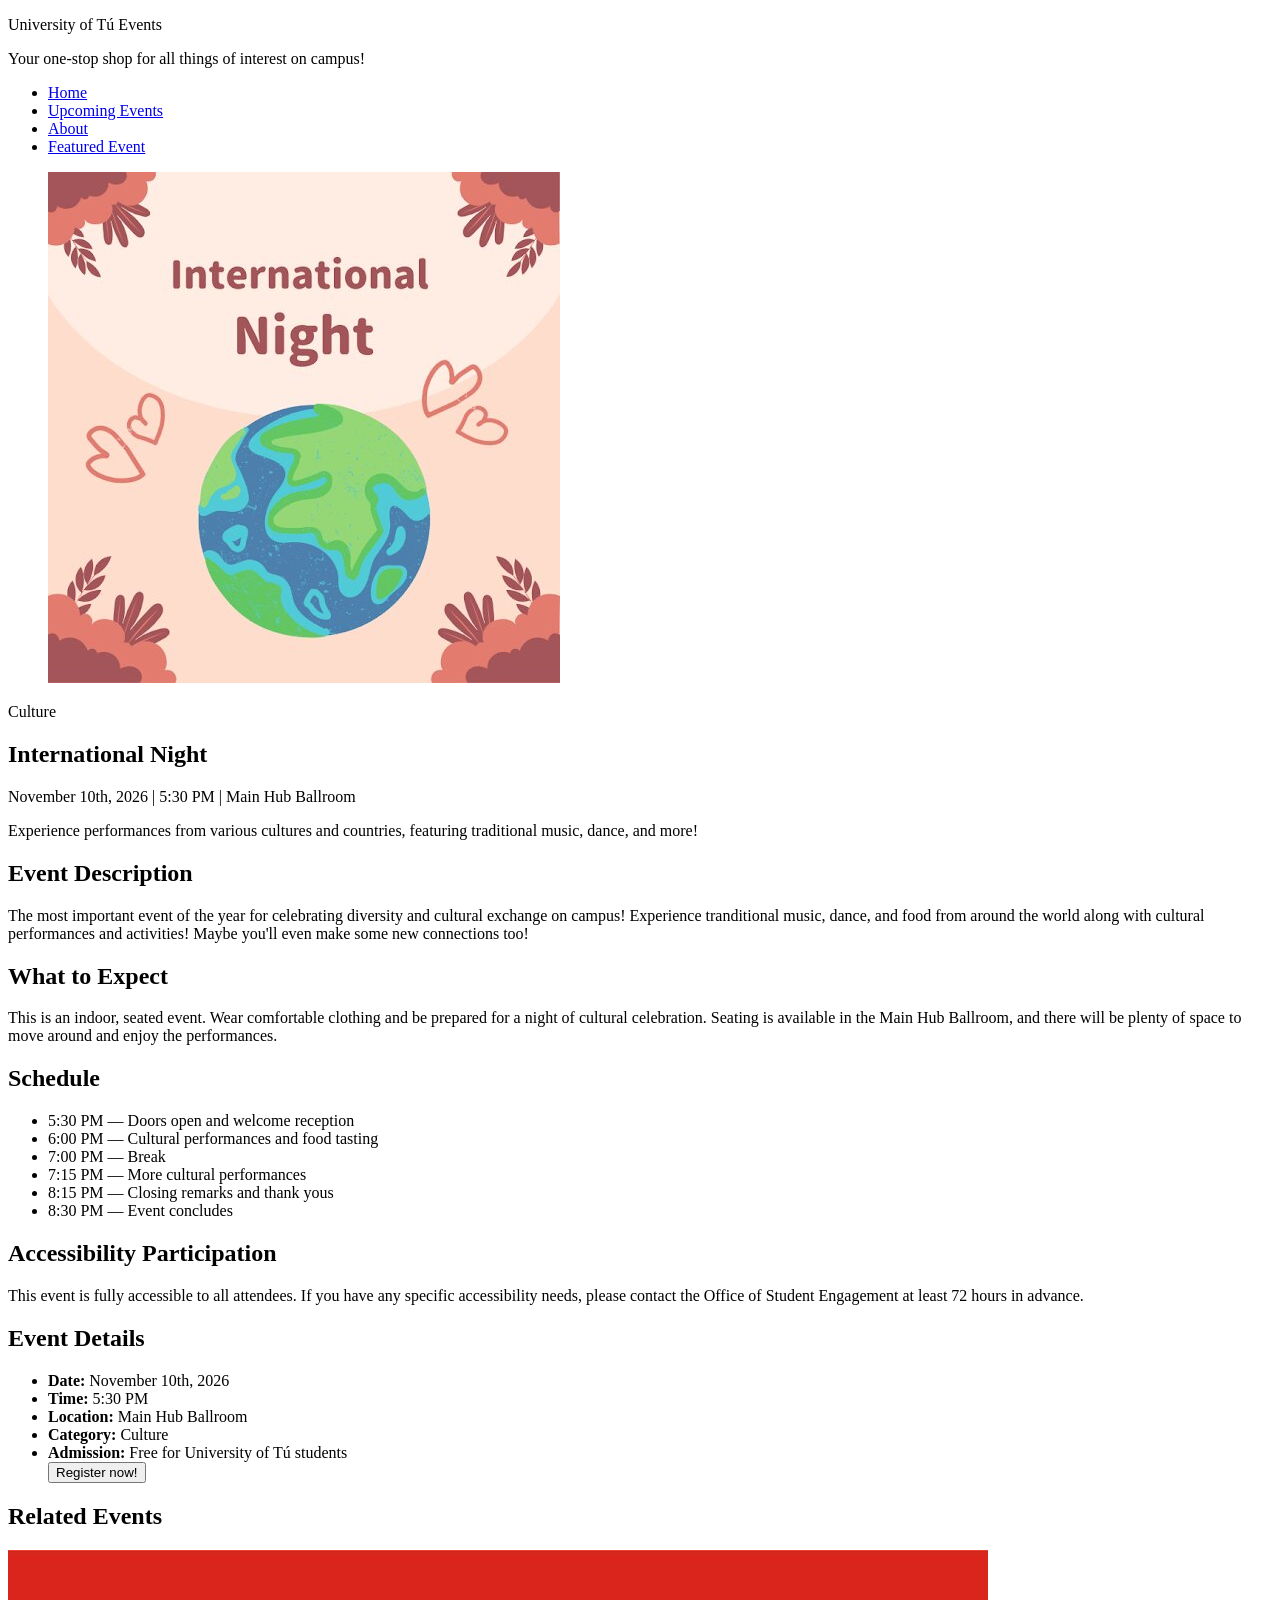
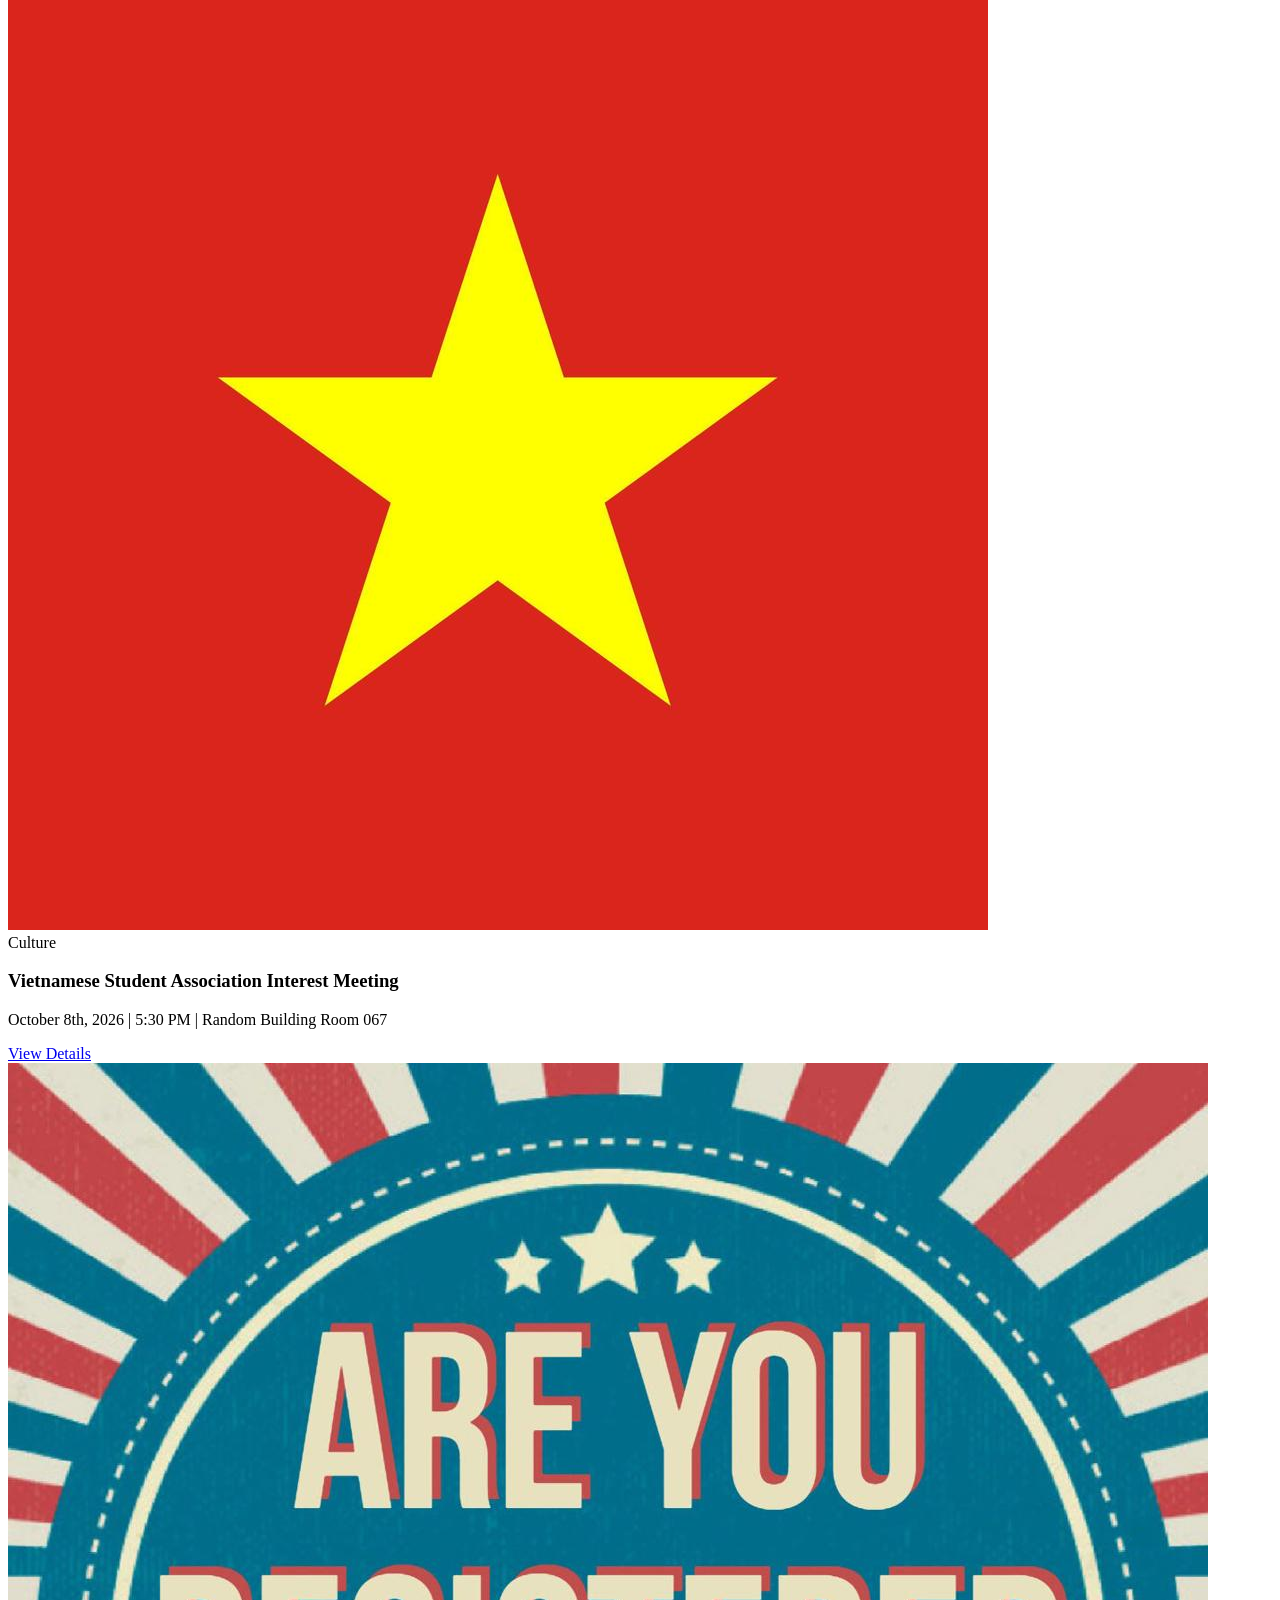
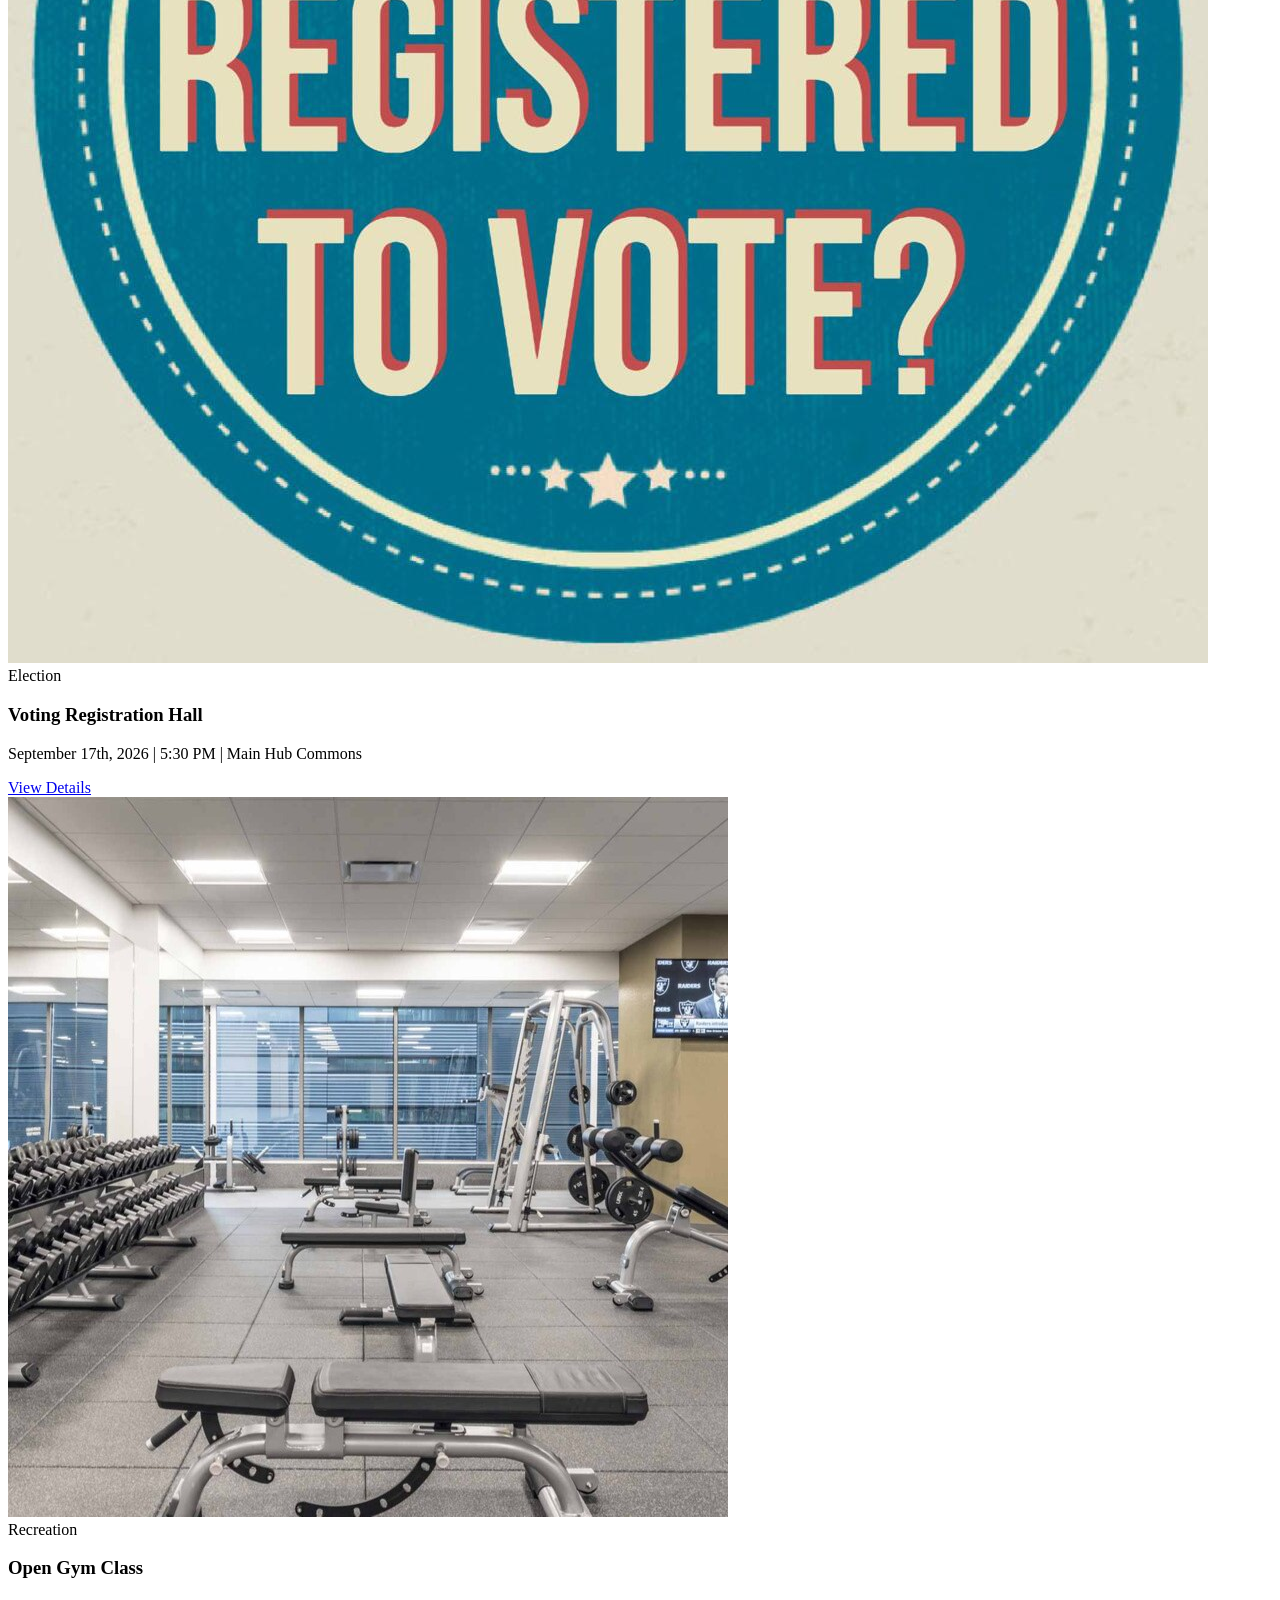
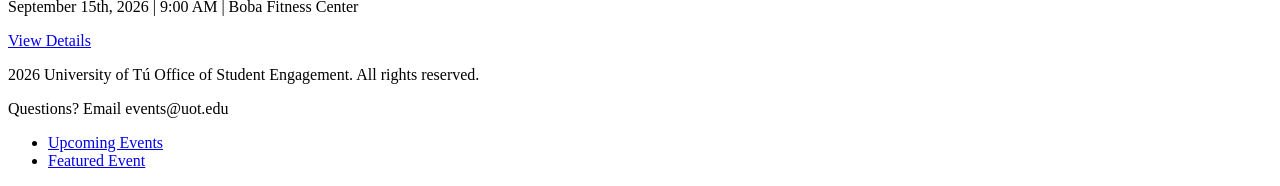
==== event.html @ 90f3b7d8 "initial commit with images and html content" ====
<!DOCTYPE html>
<html lang="en">
<head>
    <meta charset="UTF-8">
    <meta name="viewport" content="width=device-width, initial-scale=1.0">
    <title>University of Tú Events | Home</title>
    <link rel="stylesheet" href="css/styles.css">
</head>
<body>
    <header class="site-header">
        <div class="branding">
            <p class="logo">University of Tú Events</p>
            <p class="tagline">Your one-stop shop for all things of interest on campus!</p>
        </div>
        <nav class="primary-nav" aria-label="Primary">
            <ul>
                <li><a href="index.html">Home</a></li>
                <li><a href="index.html#events">Upcoming Events</a></li>
                <li><a href="index.html#about">About</a></li>
                <li><a href="event.html">Featured Event</a></li>
            </ul>
        </nav>
    </header>

    <main>
        <section class="event-intro">
            <figure class="event-hero-figure">
                <img src="images/International Night.jpg" alt="International Night">
                
            </figure>
            <div class="event-intro-text">
                <span class="category">Culture</span>
                <h1>International Night</h1>
                <p class="event-info">November 10th, 2026 | 5:30 PM | Main Hub Ballroom</p>
                <p>Experience performances from various cultures and countries, featuring traditional music, dance, and more!</p>
            </div>
        </section>

        <div class="event-layout">
            <article class="event-main">
                <h2>Event Description</h2>
                <p>The most important event of the year for celebrating diversity and cultural exchange on campus! Experience tranditional music, dance, and food from around the world along with cultural performances and activities! Maybe you'll even make some new connections too!</p>

                <h2>What to Expect</h2>
                <p>This is an indoor, seated event. Wear comfortable clothing and be prepared for a night of cultural celebration. Seating is available in the Main Hub Ballroom, and there will be plenty of space to move around and enjoy the performances.</p>

                <h2>Schedule</h2>
                <ul class="agenda-list">
                    <li>5:30 PM — Doors open and welcome reception</li>
                    <li>6:00 PM — Cultural performances and food tasting</li>
                    <li>7:00 PM — Break</li>
                    <li>7:15 PM — More cultural performances</li>
                    <li>8:15 PM — Closing remarks and thank yous</li>
                    <li>8:30 PM — Event concludes</li>
                </ul>

                <h2>Accessibility Participation</h2>
                <p>This event is fully accessible to all attendees. If you have any specific accessibility needs, please contact the Office of Student Engagement at least 72 hours in advance.</p>
            </article>

            <article class="event-sidebar">
                <h2>Event Details</h2>
                <ul class="event-details-list">
                    <li><strong>Date:</strong> November 10th, 2026</li>
                    <li><strong>Time:</strong> 5:30 PM</li>
                    <li><strong>Location:</strong> Main Hub Ballroom</li>
                    <li><strong>Category:</strong> Culture</li>
                    <li><strong>Admission:</strong> Free for University of Tú students</li>
                    <button id="register-button"> Register now!</button>
                </ul>
            </article>
        </div>

        <section class="related-events">
            <h2>Related Events</h2>
            <div class="related-events-list">
                <article class="compact-event-card">
                    <img src="images/Vietnamese Meeting.jpg" alt="Vietnamese Meeting">
                    <div class="event-card-body">
                        <span class="category">Culture</span>
                        <h3>Vietnamese Student Association Interest Meeting</h3>
                        <p class="event-info">October 8th, 2026 | 5:30 PM | Random Building Room 067</p>
                        <a href="index.html#events">View Details</a>
                    </div>
                </article>

                <article class="compact-event-card">
                    <img src="images/Voting Registration.jpg" alt="Voting Registration Hall">
                    <div class="event-card-body">
                        <span class="category">Election</span>
                        <h3>Voting Registration Hall</h3>
                        <p class="event-info">September 17th, 2026 | 5:30 PM | Main Hub Commons</p>
                        <a href="index.html#events">View Details</a>
                    </div>
                </article>

                <article class="compact-event-card">
                    <img src="images/Open Gym Class.jpg" alt="Open Gym Class">
                    <div class="event-card-body">
                        <span class="category">Recreation</span>
                        <h3>Open Gym Class</h3>
                        <p class="event-info">September 15th, 2026 | 9:00 AM | Boba Fitness Center</p>
                        <a href="index.html#events">View Details</a>
                    </div>
                </article>
            </div>
        </section>
    </main>

    <footer class="site-footer">
        <p>2026 University of Tú Office of Student Engagement. All rights reserved.</p>
        <p>Questions? Email events@uot.edu</p>
        <nav class="footer-nav" aria-label="Footer">
            <ul>
                <li><a href="#events">Upcoming Events</a></li>
                <li><a href="event.html">Featured Event</a></li>
            </ul>
        </nav>
    </footer>
</body>
</html>
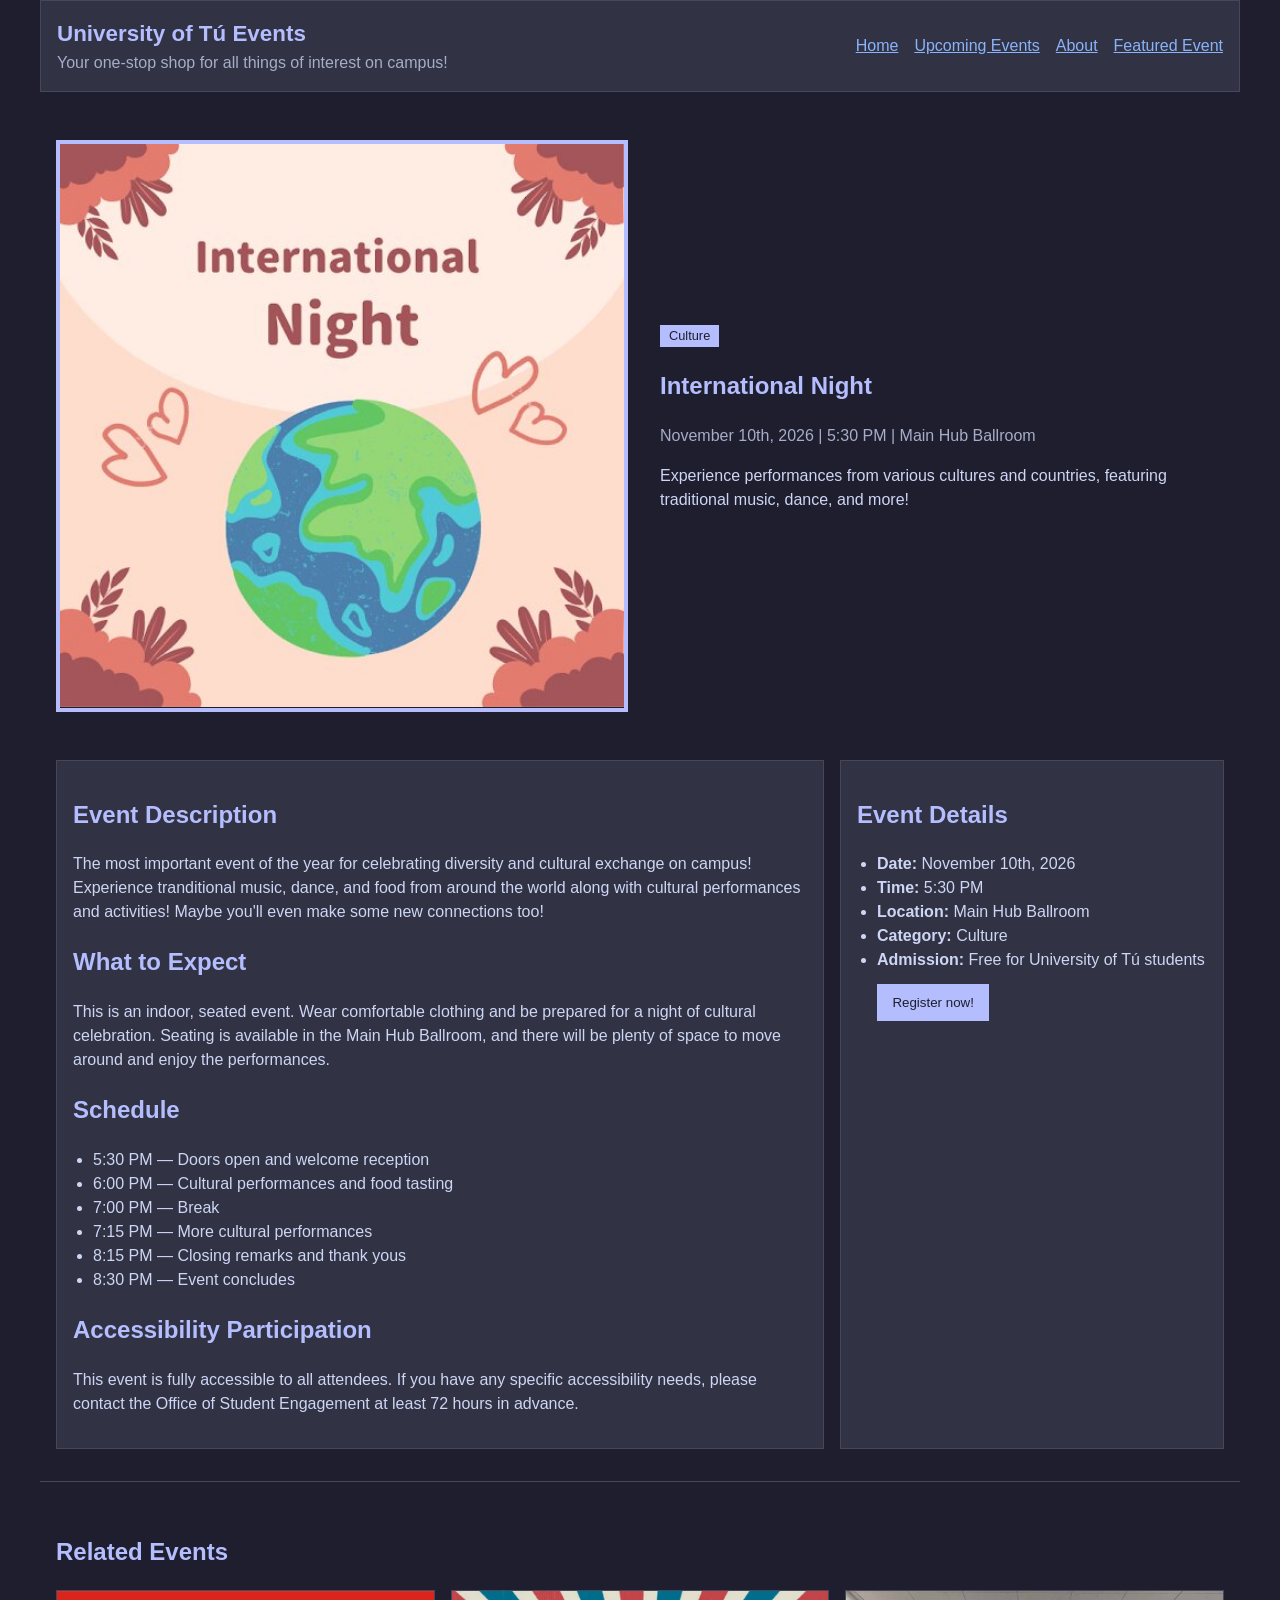
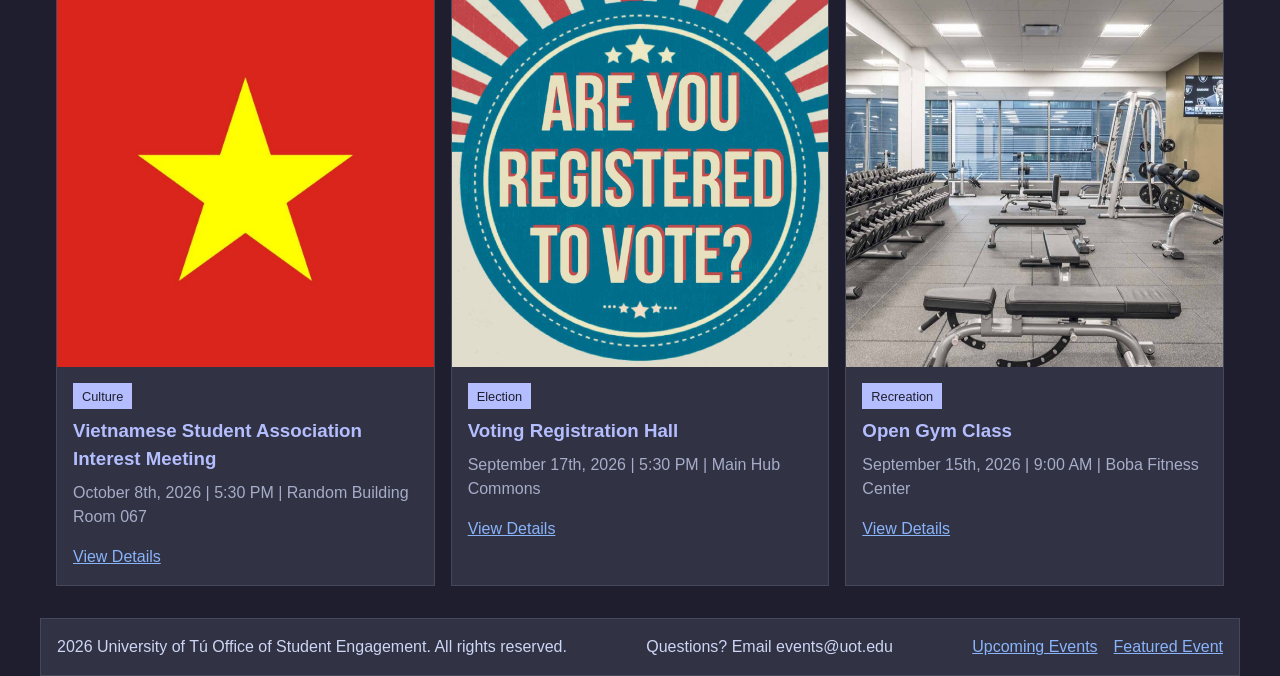
==== commit c7f8e5e3: "style.css is stylized with assignment specifications + students image" ====
--- a/event.html
+++ b/event.html
@@ -58,7 +58,7 @@
                 <p>This event is fully accessible to all attendees. If you have any specific accessibility needs, please contact the Office of Student Engagement at least 72 hours in advance.</p>
             </article>
 
-            <article class="event-sidebar">
+            <aside class="event-sidebar">
                 <h2>Event Details</h2>
                 <ul class="event-details-list">
                     <li><strong>Date:</strong> November 10th, 2026</li>
@@ -68,7 +68,7 @@
                     <li><strong>Admission:</strong> Free for University of Tú students</li>
                     <button id="register-button"> Register now!</button>
                 </ul>
-            </article>
+            </aside>
         </div>
 
         <section class="related-events">
--- a/css/styles.css
+++ b/css/styles.css
@@ -0,0 +1,260 @@
+/* Catppuccin Mocha with lavender accents */
+:root {
+	--base: #1e1e2e;
+	--surface: #313244;
+	--overlay: #45475a;
+	--text: #cdd6f4;
+	--subtext: #a6adc8;
+	--lavender: #b4befe;
+	--blue: #89b4fa;
+}
+
+*,
+*::before,
+*::after {
+	box-sizing: border-box;
+}
+
+body {
+	max-width: 1200px;
+	margin: 0 auto;
+	color: var(--text);
+	background: var(--base);
+	font-family: Arial, sans-serif;
+	line-height: 1.5;
+}
+
+img {
+	display: block;
+	width: 100%;
+	max-width: 100%;
+	height: auto;
+	object-fit: contain;
+}
+
+a {
+	color: var(--blue);
+}
+
+h1,
+h2,
+h3 {
+	color: var(--lavender);
+}
+
+.site-header,
+.site-footer {
+	padding: 16px;
+	background: var(--surface);
+	border: 1px solid var(--overlay);
+}
+
+.site-header {
+	display: flex;
+	align-items: center;
+	justify-content: space-between;
+	gap: 16px;
+	flex-wrap: wrap;
+}
+
+.logo,
+.tagline,
+.site-footer p {
+	margin: 0;
+}
+
+.logo {
+	color: var(--lavender);
+	font-size: 1.4rem;
+	font-weight: bold;
+}
+
+.tagline,
+.event-info {
+	color: var(--subtext);
+}
+
+.primary-nav ul,
+.footer-nav ul {
+	display: flex;
+	align-items: center;
+	gap: 16px;
+	flex-wrap: wrap;
+	padding: 0;
+	margin: 0;
+	list-style: none;
+}
+
+.hero,
+.event-intro {
+	display: flex;
+	align-items: center;
+	gap: 32px;
+	padding: 48px 16px;
+}
+
+.hero-text,
+.hero-figure,
+.event-hero-figure,
+.event-intro-text {
+	flex: 1 1 0;
+}
+
+.hero-figure,
+.event-hero-figure {
+	margin: 0;
+	border: 4px solid var(--lavender);
+}
+
+.event-hero-figure img {
+	aspect-ratio: 1 / 1;
+	object-fit: contain;
+	background: var(--base);
+}
+
+#hero-image {
+	width: 100%;
+	height: auto;
+}
+
+.button,
+#register-button {
+	display: inline-block;
+	padding: 9.6px 14.4px;
+	color: var(--base);
+	background: var(--lavender);
+	border: 1px solid var(--lavender);
+	text-decoration: none;
+}
+
+.events-section,
+.about-section,
+.related-events {
+	padding: 32px 16px;
+	border-top: 1px solid var(--overlay);
+}
+
+.events-grid {
+	display: grid;
+	grid-template-columns: repeat(3, minmax(0, 1fr));
+	gap: 16px;
+}
+
+.featured-event-card {
+	grid-column: span 2;
+}
+
+.event-card,
+.featured-event-card,
+.compact-event-card,
+.event-main,
+.event-sidebar {
+	background: var(--surface);
+	border: 1px solid var(--overlay);
+}
+
+.event-card img,
+.featured-event-card img,
+.compact-event-card img {
+	aspect-ratio: 1 / 1;
+	object-fit: contain;
+	background: var(--base);
+}
+
+.event-card-body {
+	display: flex;
+	align-items: flex-start;
+	flex-direction: column;
+	gap: 8px;
+	padding: 16px;
+}
+
+.event-card-body h3,
+.event-card-body p {
+	margin: 0;
+}
+
+.event-card-body a {
+	margin-top: 8px;
+}
+
+.category {
+	padding: 2.4px 8px;
+	color: var(--base);
+	background: var(--lavender);
+	border: 1px solid var(--lavender);
+	font-size: 0.8rem;
+}
+
+.benefits-list,
+.agenda-list,
+.event-details-list {
+	padding-left: 20px;
+}
+
+.event-layout {
+	display: grid;
+	grid-template-columns: minmax(0, 2fr) minmax(220px, 1fr);
+	gap: 16px;
+	padding: 0 16px 32px;
+}
+
+.event-main,
+.event-sidebar {
+	padding: 16px;
+}
+
+#register-button {
+	margin-top: 12px;
+	cursor: pointer;
+}
+
+.related-events-list {
+	display: grid;
+	grid-template-columns: repeat(3, minmax(0, 1fr));
+	gap: 16px;
+}
+
+.site-footer {
+	display: flex;
+	align-items: center;
+	justify-content: space-between;
+	gap: 16px;
+	flex-wrap: wrap;
+}
+
+@media (max-width: 900px) {
+	.events-grid,
+	.related-events-list {
+		grid-template-columns: repeat(2, minmax(0, 1fr));
+	}
+
+	.featured-event-card {
+		grid-column: span 2;
+	}
+}
+
+@media (max-width: 600px) {
+	.site-header,
+	.site-footer,
+	.hero,
+	.event-intro {
+		align-items: stretch;
+		flex-direction: column;
+	}
+
+	.primary-nav ul,
+	.footer-nav ul {
+		justify-content: flex-start;
+	}
+
+	.events-grid,
+	.related-events-list,
+	.event-layout {
+		grid-template-columns: 1fr;
+	}
+
+	.featured-event-card {
+		grid-column: auto;
+	}
+}
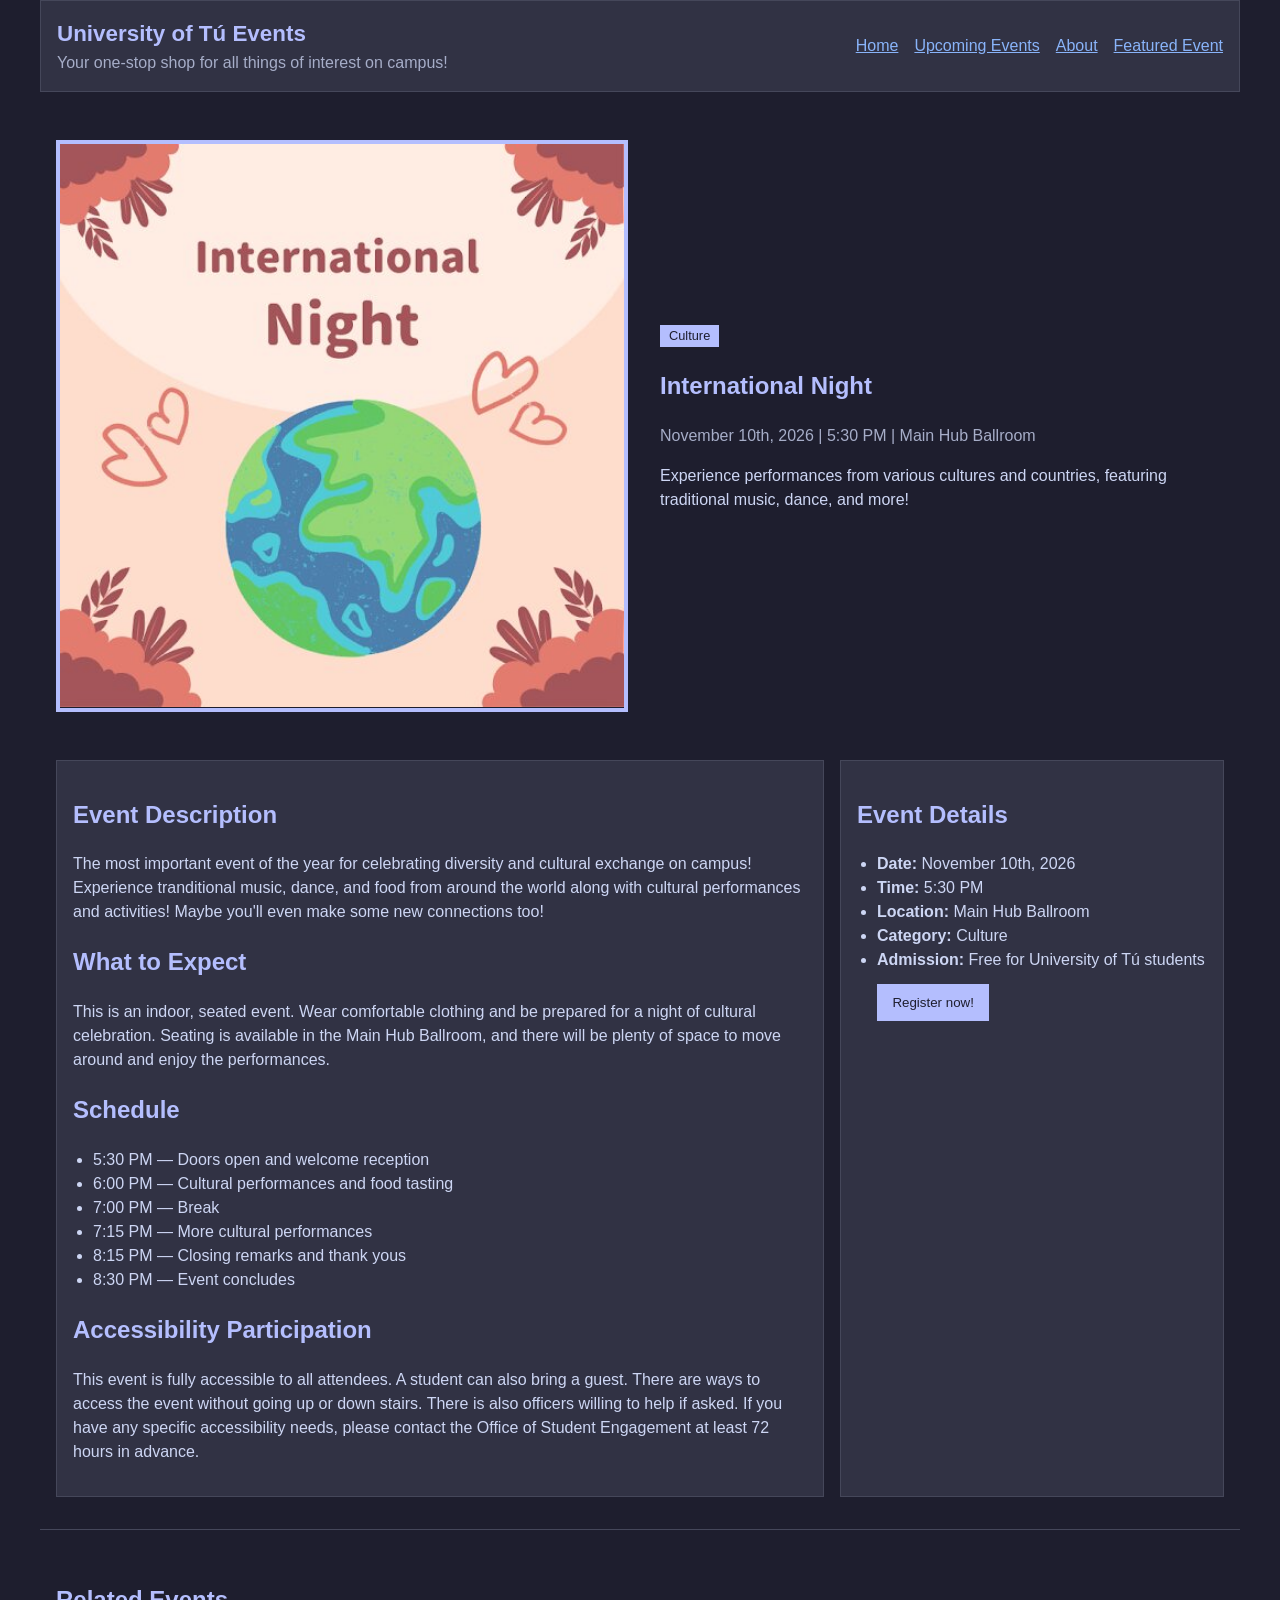
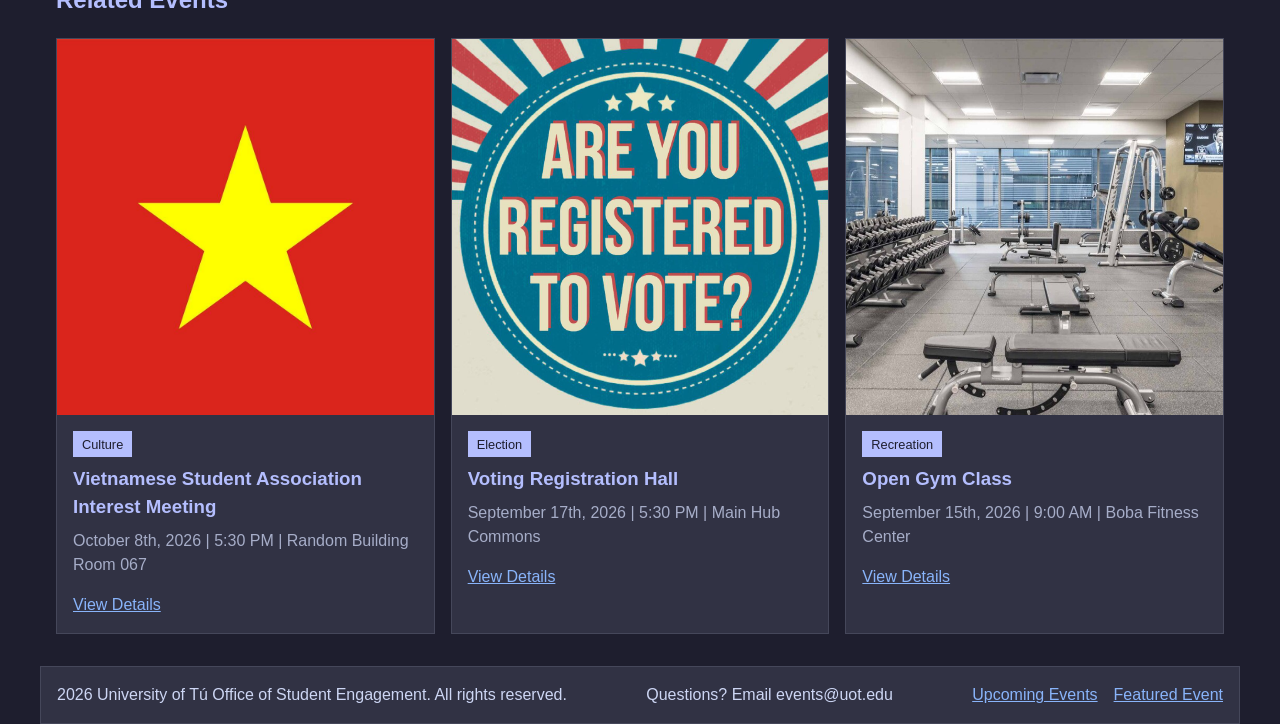
==== commit dcda8f67: "Updated accessibitlity" ====
--- a/event.html
+++ b/event.html
@@ -55,7 +55,7 @@
                 </ul>
 
                 <h2>Accessibility Participation</h2>
-                <p>This event is fully accessible to all attendees. If you have any specific accessibility needs, please contact the Office of Student Engagement at least 72 hours in advance.</p>
+                <p>This event is fully accessible to all attendees. A student can also bring a guest. There are ways to access the event without going up or down stairs. There is also officers willing to help if asked. If you have any specific accessibility needs, please contact the Office of Student Engagement at least 72 hours in advance.</p>
             </article>
 
             <aside class="event-sidebar">
--- a/css/styles.css
+++ b/css/styles.css
@@ -9,12 +9,6 @@
 	--blue: #89b4fa;
 }
 
-*,
-*::before,
-*::after {
-	box-sizing: border-box;
-}
-
 body {
 	max-width: 1200px;
 	margin: 0 auto;
